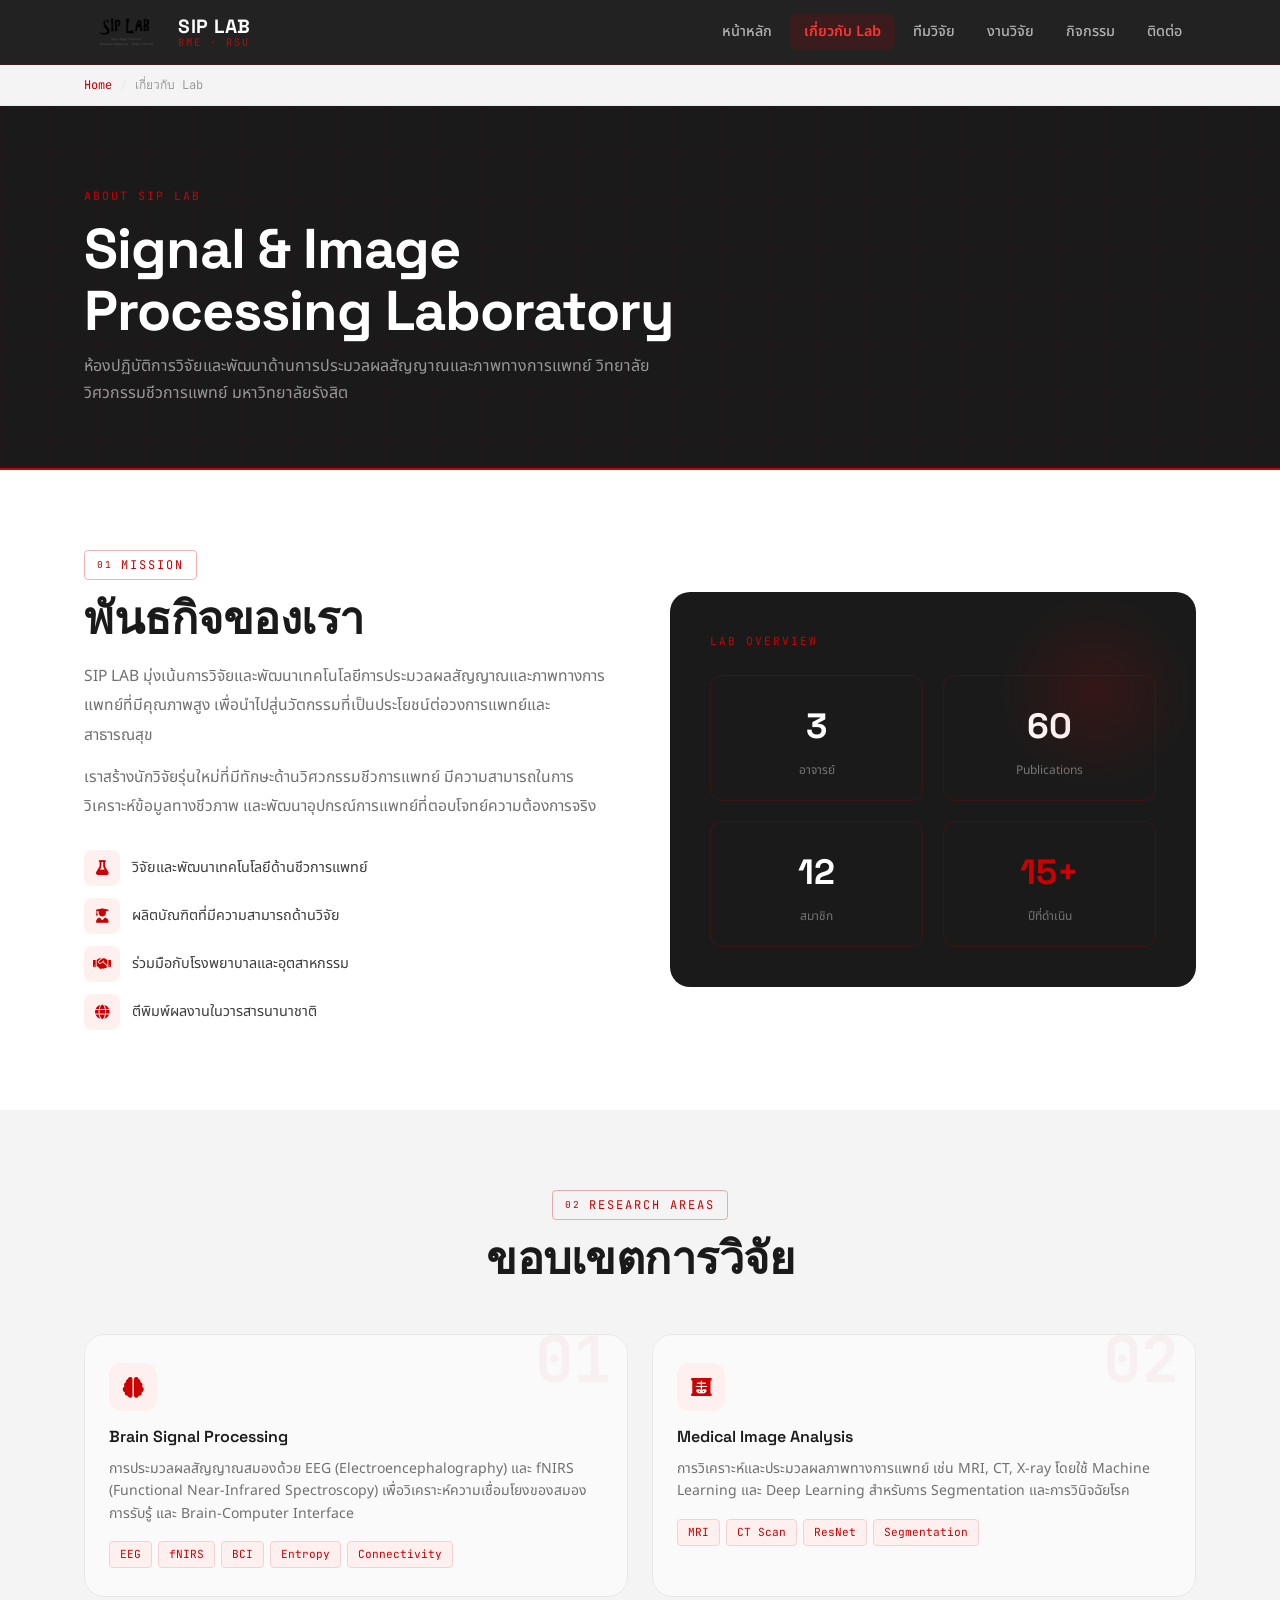
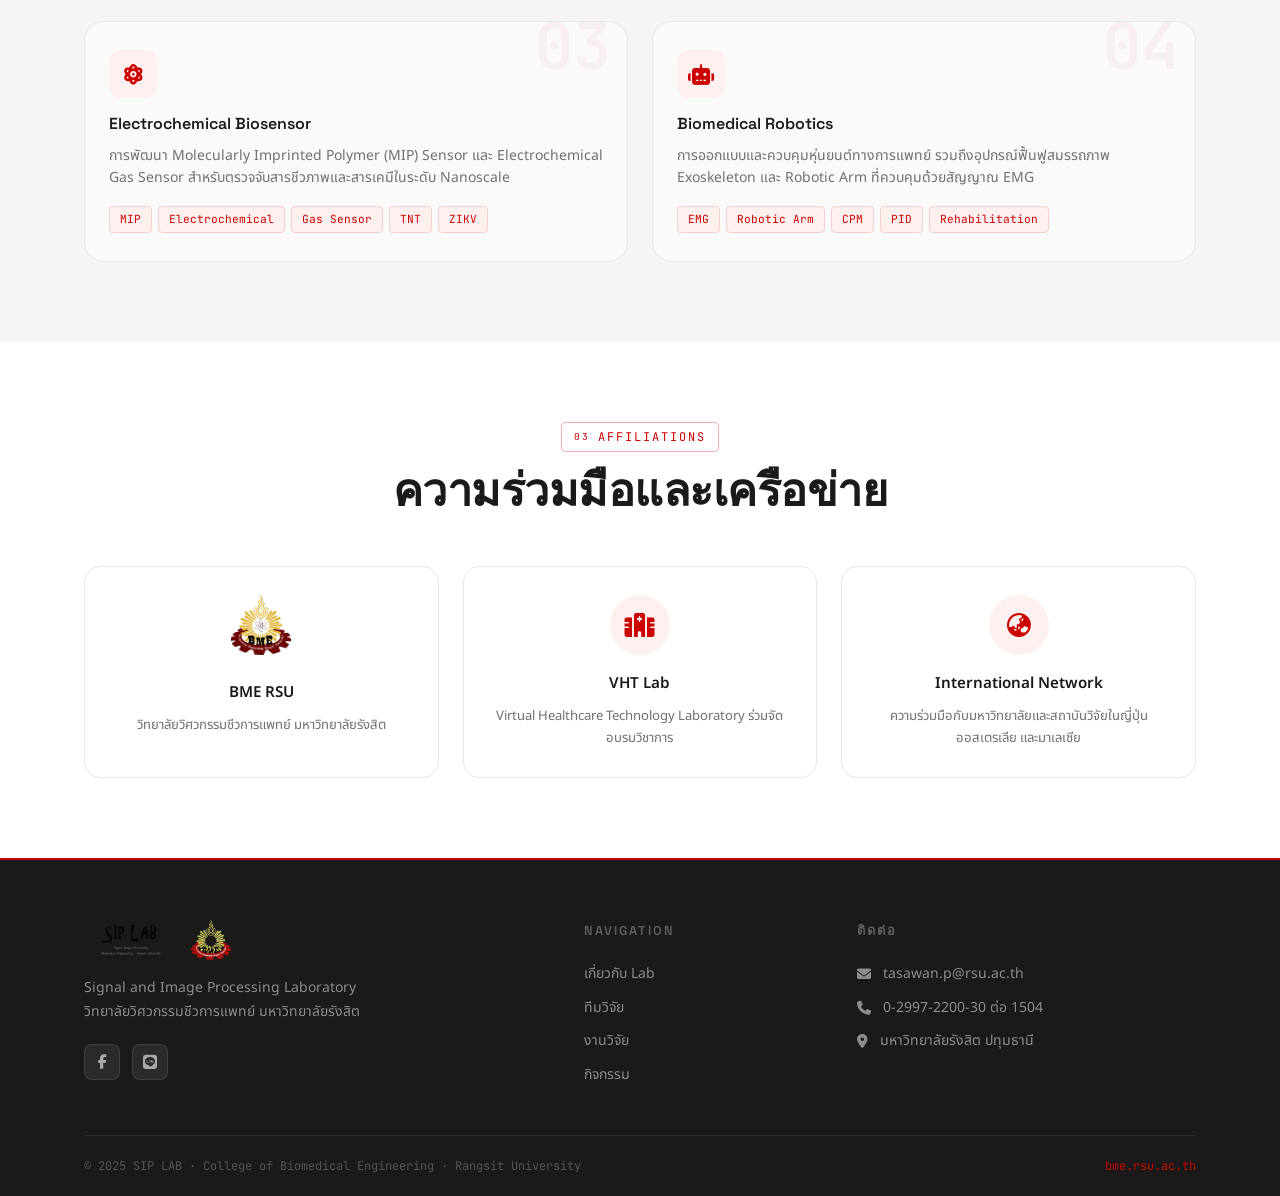
==== about.html @ 8b824644 "Initial SIPLAB website" ====
<!DOCTYPE html>
<html lang="th">
<head>
  <meta charset="utf-8">
  <title>เกี่ยวกับ Lab — SIP LAB BME RSU</title>
  <meta name="viewport" content="width=device-width, initial-scale=1.0">
  <link rel="preconnect" href="https://fonts.googleapis.com">
  <link rel="preconnect" href="https://fonts.gstatic.com" crossorigin>
  <link href="https://fonts.googleapis.com/css2?family=Space+Grotesk:wght@300;400;500;600;700&family=Noto+Sans+Thai:wght@300;400;500;600;700&family=JetBrains+Mono:wght@400;500&display=swap" rel="stylesheet">
  <link rel="stylesheet" href="https://cdnjs.cloudflare.com/ajax/libs/font-awesome/6.5.0/css/all.min.css">
  <link rel="stylesheet" href="css/style.css">
</head>
<body>

<nav class="siplab-nav" id="mainNav">
  <div class="nav-inner">
    <a href="index.html" class="nav-brand">
      <img src="img/siplab_logo.png" alt="SIPLAB" onerror="this.style.display='none'">
      <div class="brand-text">
        <span class="brand-main">SIP LAB</span>
        <span class="brand-sub">BME · RSU</span>
      </div>
    </a>
    <button class="hamburger" id="hamburger"><span></span><span></span><span></span></button>
    <div class="nav-links" id="navLinks">
      <a href="index.html">หน้าหลัก</a>
      <a href="about.html" class="active">เกี่ยวกับ Lab</a>
      <a href="team.html">ทีมวิจัย</a>
      <a href="research.html">งานวิจัย</a>
      <a href="activities.html">กิจกรรม</a>
      <a href="contact.html">ติดต่อ</a>
    </div>
  </div>
</nav>

<div class="breadcrumb-bar">
  <div class="container">
    <a href="index.html">Home</a>
    <span class="sep">/</span>
    <span>เกี่ยวกับ Lab</span>
  </div>
</div>

<section class="page-header">
  <div class="page-header-bg"></div>
  <div class="container page-header-content">
    <span class="page-header-tag">About SIP LAB</span>
    <h1>Signal & Image<br>Processing Laboratory</h1>
    <p>ห้องปฏิบัติการวิจัยและพัฒนาด้านการประมวลผลสัญญาณและภาพทางการแพทย์ วิทยาลัยวิศวกรรมชีวการแพทย์ มหาวิทยาลัยรังสิต</p>
  </div>
</section>

<!-- MISSION -->
<section class="section" style="background:var(--white)">
  <div class="container">
    <div style="display:grid;grid-template-columns:1fr 1fr;gap:60px;align-items:center">
      <div class="fade-up">
        <div class="section-tag"><span class="mono">01</span> Mission</div>
        <h2 class="section-title" style="text-align:left">พันธกิจของเรา</h2>
        <p style="color:var(--gray-7);line-height:1.9;margin-top:16px;font-size:.975rem">
          SIP LAB มุ่งเน้นการวิจัยและพัฒนาเทคโนโลยีการประมวลผลสัญญาณและภาพทางการแพทย์ที่มีคุณภาพสูง เพื่อนำไปสู่นวัตกรรมที่เป็นประโยชน์ต่อวงการแพทย์และสาธารณสุข
        </p>
        <p style="color:var(--gray-7);line-height:1.9;margin-top:12px;font-size:.975rem">
          เราสร้างนักวิจัยรุ่นใหม่ที่มีทักษะด้านวิศวกรรมชีวการแพทย์ มีความสามารถในการวิเคราะห์ข้อมูลทางชีวภาพ และพัฒนาอุปกรณ์การแพทย์ที่ตอบโจทย์ความต้องการจริง
        </p>
        <div style="margin-top:28px;display:flex;flex-direction:column;gap:12px">
          <div style="display:flex;align-items:center;gap:12px">
            <div style="width:36px;height:36px;background:var(--red-pale);border-radius:8px;display:flex;align-items:center;justify-content:center;flex-shrink:0">
              <i class="fas fa-flask" style="color:var(--red);font-size:.9rem"></i>
            </div>
            <span style="font-size:.9rem;color:var(--dark-soft)">วิจัยและพัฒนาเทคโนโลยีด้านชีวการแพทย์</span>
          </div>
          <div style="display:flex;align-items:center;gap:12px">
            <div style="width:36px;height:36px;background:var(--red-pale);border-radius:8px;display:flex;align-items:center;justify-content:center;flex-shrink:0">
              <i class="fas fa-user-graduate" style="color:var(--red);font-size:.9rem"></i>
            </div>
            <span style="font-size:.9rem;color:var(--dark-soft)">ผลิตบัณฑิตที่มีความสามารถด้านวิจัย</span>
          </div>
          <div style="display:flex;align-items:center;gap:12px">
            <div style="width:36px;height:36px;background:var(--red-pale);border-radius:8px;display:flex;align-items:center;justify-content:center;flex-shrink:0">
              <i class="fas fa-handshake" style="color:var(--red);font-size:.9rem"></i>
            </div>
            <span style="font-size:.9rem;color:var(--dark-soft)">ร่วมมือกับโรงพยาบาลและอุตสาหกรรม</span>
          </div>
          <div style="display:flex;align-items:center;gap:12px">
            <div style="width:36px;height:36px;background:var(--red-pale);border-radius:8px;display:flex;align-items:center;justify-content:center;flex-shrink:0">
              <i class="fas fa-globe" style="color:var(--red);font-size:.9rem"></i>
            </div>
            <span style="font-size:.9rem;color:var(--dark-soft)">ตีพิมพ์ผลงานในวารสารนานาชาติ</span>
          </div>
        </div>
      </div>
      <div class="fade-up" style="background:var(--dark);border-radius:20px;padding:40px;position:relative;overflow:hidden">
        <div style="position:absolute;top:0;right:0;width:200px;height:200px;background:radial-gradient(circle,rgba(204,0,0,.15),transparent 70%);pointer-events:none"></div>
        <div style="font-family:var(--font-mono);font-size:.7rem;color:var(--red);letter-spacing:2px;margin-bottom:24px">LAB OVERVIEW</div>
        <div style="display:grid;grid-template-columns:1fr 1fr;gap:20px">
          <div style="border:1px solid rgba(204,0,0,.2);border-radius:12px;padding:20px;text-align:center">
            <div style="font-family:var(--font-en);font-size:2.2rem;font-weight:700;color:var(--white)" data-target="3">0</div>
            <div style="font-size:.75rem;color:rgba(255,255,255,.4);margin-top:4px">อาจารย์</div>
          </div>
          <div style="border:1px solid rgba(204,0,0,.2);border-radius:12px;padding:20px;text-align:center">
            <div style="font-family:var(--font-en);font-size:2.2rem;font-weight:700;color:var(--white)" data-target="60">0</div>
            <div style="font-size:.75rem;color:rgba(255,255,255,.4);margin-top:4px">Publications</div>
          </div>
          <div style="border:1px solid rgba(204,0,0,.2);border-radius:12px;padding:20px;text-align:center">
            <div style="font-family:var(--font-en);font-size:2.2rem;font-weight:700;color:var(--white)" data-target="12">0</div>
            <div style="font-size:.75rem;color:rgba(255,255,255,.4);margin-top:4px">สมาชิก</div>
          </div>
          <div style="border:1px solid rgba(204,0,0,.2);border-radius:12px;padding:20px;text-align:center">
            <div style="font-family:var(--font-en);font-size:2.2rem;font-weight:700;color:var(--red)">15+</div>
            <div style="font-size:.75rem;color:rgba(255,255,255,.4);margin-top:4px">ปีที่ดำเนิน</div>
          </div>
        </div>
      </div>
    </div>
  </div>
</section>

<!-- RESEARCH AREAS -->
<section class="section" style="background:var(--gray-1)">
  <div class="container">
    <div class="section-header fade-up">
      <div class="section-tag"><span class="mono">02</span> Research Areas</div>
      <h2 class="section-title">ขอบเขตการวิจัย</h2>
    </div>
    <div style="display:grid;grid-template-columns:repeat(2,1fr);gap:24px">
      <div class="focus-card fade-up" data-num="01">
        <div class="focus-icon"><i class="fas fa-brain"></i></div>
        <h3>Brain Signal Processing</h3>
        <p>การประมวลผลสัญญาณสมองด้วย EEG (Electroencephalography) และ fNIRS (Functional Near-Infrared Spectroscopy) เพื่อวิเคราะห์ความเชื่อมโยงของสมอง การรับรู้ และ Brain-Computer Interface</p>
        <div class="focus-tags"><span>EEG</span><span>fNIRS</span><span>BCI</span><span>Entropy</span><span>Connectivity</span></div>
      </div>
      <div class="focus-card fade-up" data-num="02">
        <div class="focus-icon"><i class="fas fa-x-ray"></i></div>
        <h3>Medical Image Analysis</h3>
        <p>การวิเคราะห์และประมวลผลภาพทางการแพทย์ เช่น MRI, CT, X-ray โดยใช้ Machine Learning และ Deep Learning สำหรับการ Segmentation และการวินิจฉัยโรค</p>
        <div class="focus-tags"><span>MRI</span><span>CT Scan</span><span>ResNet</span><span>Segmentation</span></div>
      </div>
      <div class="focus-card fade-up" data-num="03">
        <div class="focus-icon"><i class="fas fa-atom"></i></div>
        <h3>Electrochemical Biosensor</h3>
        <p>การพัฒนา Molecularly Imprinted Polymer (MIP) Sensor และ Electrochemical Gas Sensor สำหรับตรวจจับสารชีวภาพและสารเคมีในระดับ Nanoscale</p>
        <div class="focus-tags"><span>MIP</span><span>Electrochemical</span><span>Gas Sensor</span><span>TNT</span><span>ZIKV</span></div>
      </div>
      <div class="focus-card fade-up" data-num="04">
        <div class="focus-icon"><i class="fas fa-robot"></i></div>
        <h3>Biomedical Robotics</h3>
        <p>การออกแบบและควบคุมหุ่นยนต์ทางการแพทย์ รวมถึงอุปกรณ์ฟื้นฟูสมรรถภาพ Exoskeleton และ Robotic Arm ที่ควบคุมด้วยสัญญาณ EMG</p>
        <div class="focus-tags"><span>EMG</span><span>Robotic Arm</span><span>CPM</span><span>PID</span><span>Rehabilitation</span></div>
      </div>
    </div>
  </div>
</section>

<!-- COLLABORATIONS -->
<section class="section" style="background:var(--white)">
  <div class="container">
    <div class="section-header fade-up">
      <div class="section-tag"><span class="mono">03</span> Affiliations</div>
      <h2 class="section-title">ความร่วมมือและเครือข่าย</h2>
    </div>
    <div style="display:grid;grid-template-columns:repeat(3,1fr);gap:24px">
      <div style="border:1px solid var(--gray-2);border-radius:16px;padding:28px;text-align:center;transition:var(--transition)" class="fade-up" onmouseover="this.style.borderColor='var(--red)'" onmouseout="this.style.borderColor='var(--gray-2)'">
        <img src="img/bme_logo.png" alt="BME RSU" style="height:60px;object-fit:contain;margin-bottom:16px" onerror="this.style.display='none'">
        <h4 style="font-size:.95rem;font-weight:600;margin-bottom:8px">BME RSU</h4>
        <p style="font-size:.82rem;color:var(--gray-7)">วิทยาลัยวิศวกรรมชีวการแพทย์ มหาวิทยาลัยรังสิต</p>
      </div>
      <div style="border:1px solid var(--gray-2);border-radius:16px;padding:28px;text-align:center;transition:var(--transition)" class="fade-up" onmouseover="this.style.borderColor='var(--red)'" onmouseout="this.style.borderColor='var(--gray-2)'">
        <div style="width:60px;height:60px;background:var(--red-pale);border-radius:50%;display:flex;align-items:center;justify-content:center;margin:0 auto 16px">
          <i class="fas fa-hospital" style="font-size:1.5rem;color:var(--red)"></i>
        </div>
        <h4 style="font-size:.95rem;font-weight:600;margin-bottom:8px">VHT Lab</h4>
        <p style="font-size:.82rem;color:var(--gray-7)">Virtual Healthcare Technology Laboratory ร่วมจัดอบรมวิชาการ</p>
      </div>
      <div style="border:1px solid var(--gray-2);border-radius:16px;padding:28px;text-align:center;transition:var(--transition)" class="fade-up" onmouseover="this.style.borderColor='var(--red)'" onmouseout="this.style.borderColor='var(--gray-2)'">
        <div style="width:60px;height:60px;background:var(--red-pale);border-radius:50%;display:flex;align-items:center;justify-content:center;margin:0 auto 16px">
          <i class="fas fa-globe-asia" style="font-size:1.5rem;color:var(--red)"></i>
        </div>
        <h4 style="font-size:.95rem;font-weight:600;margin-bottom:8px">International Network</h4>
        <p style="font-size:.82rem;color:var(--gray-7)">ความร่วมมือกับมหาวิทยาลัยและสถาบันวิจัยในญี่ปุ่น ออสเตรเลีย และมาเลเซีย</p>
      </div>
    </div>
  </div>
</section>

<footer class="siplab-footer">
  <div class="container">
    <div class="footer-grid">
      <div class="footer-brand-col">
        <div class="footer-logo-row">
          <img src="img/siplab_logo.png" alt="SIPLAB" onerror="this.style.display='none'">
          <img src="img/bme_logo.png" alt="BME RSU" onerror="this.style.display='none'">
        </div>
        <p class="footer-desc">Signal and Image Processing Laboratory<br>วิทยาลัยวิศวกรรมชีวการแพทย์ มหาวิทยาลัยรังสิต</p>
        <div class="footer-social">
          <a href="#"><i class="fab fa-facebook-f"></i></a>
          <a href="#"><i class="fab fa-line"></i></a>
        </div>
      </div>
      <div>
        <h5>Navigation</h5>
        <ul>
          <li><a href="about.html">เกี่ยวกับ Lab</a></li>
          <li><a href="team.html">ทีมวิจัย</a></li>
          <li><a href="research.html">งานวิจัย</a></li>
          <li><a href="activities.html">กิจกรรม</a></li>
        </ul>
      </div>
      <div>
        <h5>ติดต่อ</h5>
        <ul>
          <li><i class="fas fa-envelope me-2"></i>tasawan.p@rsu.ac.th</li>
          <li><i class="fas fa-phone me-2"></i>0-2997-2200-30 ต่อ 1504</li>
          <li><i class="fas fa-map-marker-alt me-2"></i>มหาวิทยาลัยรังสิต ปทุมธานี</li>
        </ul>
      </div>
    </div>
    <div class="footer-bottom">
      <p>© 2025 SIP LAB · College of Biomedical Engineering · Rangsit University</p>
      <a href="https://bme.rsu.ac.th" target="_blank">bme.rsu.ac.th</a>
    </div>
  </div>
</footer>

<button class="back-to-top" id="backToTop"><i class="fas fa-arrow-up"></i></button>
<script src="js/main.js"></script>
</body>
</html>
---- css/style.css ----
/* ═══════════════════════════════════════
   SIPLAB BME RSU — Main Stylesheet
   Theme: Research Red #cc0000 + White + Dark
   ═══════════════════════════════════════ */

:root {
  --red:        #cc0000;
  --red-dark:   #a30000;
  --red-light:  #ff3333;
  --red-pale:   #fff0f0;
  --red-mid:    #f5d0d0;
  --dark:       #1a1a1a;
  --dark-mid:   #2d2d2d;
  --dark-soft:  #3d3d3d;
  --gray-7:     #707070;
  --gray-5:     #999999;
  --gray-2:     #e8e8e8;
  --gray-1:     #f4f4f4;
  --white:      #ffffff;
  --cream:      #fafafa;
  --font-en:    'Space Grotesk', sans-serif;
  --font-th:    'Noto Sans Thai', sans-serif;
  --font-mono:  'JetBrains Mono', monospace;
  --shadow-sm:  0 2px 8px rgba(0,0,0,.06);
  --shadow-md:  0 6px 24px rgba(0,0,0,.1);
  --shadow-lg:  0 16px 48px rgba(0,0,0,.12);
  --radius:     12px;
  --radius-lg:  20px;
  --transition: .3s cubic-bezier(.4,0,.2,1);
}

*, *::before, *::after { box-sizing: border-box; margin: 0; padding: 0; }

html { scroll-behavior: smooth; }

body {
  font-family: var(--font-th);
  background: var(--cream);
  color: var(--dark);
  overflow-x: hidden;
  line-height: 1.7;
}

.container {
  max-width: 1160px;
  margin: 0 auto;
  padding: 0 24px;
}

.mono { font-family: var(--font-mono); font-size: .8em; }
.me-2 { margin-right: .5rem; }
.ms-2 { margin-left: .5rem; }
.mt-4 { margin-top: 2rem; }
.text-center { text-align: center; }

/* ─── SCROLLBAR ─── */
::-webkit-scrollbar { width: 5px; }
::-webkit-scrollbar-track { background: var(--gray-1); }
::-webkit-scrollbar-thumb { background: var(--red); border-radius: 4px; }

/* ─── NAVBAR ─── */
.siplab-nav {
  position: sticky;
  top: 0;
  z-index: 1000;
  background: rgba(26,26,26,.96);
  backdrop-filter: blur(16px);
  border-bottom: 1px solid rgba(204,0,0,.2);
}

.nav-inner {
  max-width: 1160px;
  margin: 0 auto;
  padding: 0 24px;
  height: 64px;
  display: flex;
  align-items: center;
  justify-content: space-between;
  gap: 24px;
}

.nav-brand {
  display: flex;
  align-items: center;
  gap: 12px;
  text-decoration: none;
  flex-shrink: 0;
}

.nav-brand img {
  height: 36px;
  width: auto;
  object-fit: contain;
}

.brand-text {
  display: flex;
  flex-direction: column;
  line-height: 1.1;
}

.brand-main {
  font-family: var(--font-en);
  font-size: 1.2rem;
  font-weight: 700;
  color: var(--white);
  letter-spacing: .5px;
}

.brand-sub {
  font-family: var(--font-mono);
  font-size: .65rem;
  color: var(--red);
  letter-spacing: 2px;
}

.nav-links {
  display: flex;
  align-items: center;
  gap: 4px;
}

.nav-links a {
  font-family: var(--font-th);
  font-size: .9rem;
  font-weight: 500;
  color: rgba(255,255,255,.65);
  text-decoration: none;
  padding: 6px 14px;
  border-radius: 8px;
  transition: var(--transition);
  white-space: nowrap;
}

.nav-links a:hover, .nav-links a.active {
  background: rgba(204,0,0,.15);
  color: #ff6666;
}

.nav-links a.active {
  color: var(--red-light);
  font-weight: 600;
}

.hamburger {
  display: none;
  flex-direction: column;
  gap: 5px;
  background: none;
  border: none;
  cursor: pointer;
  padding: 4px;
}

.hamburger span {
  display: block;
  width: 24px;
  height: 2px;
  background: var(--white);
  border-radius: 2px;
  transition: var(--transition);
}

/* ─── HERO ─── */
.hero {
  min-height: 90vh;
  background: var(--dark);
  position: relative;
  overflow: hidden;
  display: flex;
  align-items: center;
  padding: 80px 0 60px;
}

.hero-bg-grid {
  position: absolute;
  inset: 0;
  background-image:
    linear-gradient(rgba(204,0,0,.05) 1px, transparent 1px),
    linear-gradient(90deg, rgba(204,0,0,.05) 1px, transparent 1px);
  background-size: 48px 48px;
  pointer-events: none;
}

.hero-accent-line {
  position: absolute;
  left: 0; top: 0; bottom: 0;
  width: 4px;
  background: linear-gradient(180deg, transparent, var(--red) 30%, var(--red) 70%, transparent);
}

.hero .container {
  display: grid;
  grid-template-columns: 1fr 1fr;
  align-items: center;
  gap: 60px;
  position: relative;
  z-index: 1;
}

.hero-badge {
  display: inline-flex;
  align-items: center;
  gap: 8px;
  background: rgba(204,0,0,.12);
  border: 1px solid rgba(204,0,0,.3);
  color: #ff8080;
  font-family: var(--font-mono);
  font-size: .75rem;
  letter-spacing: 1.5px;
  text-transform: uppercase;
  padding: 6px 14px;
  border-radius: 4px;
  margin-bottom: 28px;
}

.badge-dot {
  width: 7px;
  height: 7px;
  background: var(--red);
  border-radius: 50%;
  animation: blink 2s ease-in-out infinite;
}

@keyframes blink {
  0%,100% { opacity: 1; transform: scale(1); }
  50% { opacity: .4; transform: scale(.7); }
}

.hero-title {
  display: flex;
  flex-direction: column;
  line-height: .9;
  margin-bottom: 24px;
}

.title-line-1 {
  font-family: var(--font-en);
  font-size: clamp(4rem, 9vw, 7rem);
  font-weight: 700;
  color: var(--white);
  letter-spacing: -2px;
}

.title-line-2 {
  font-family: var(--font-en);
  font-size: clamp(4rem, 9vw, 7rem);
  font-weight: 700;
  color: var(--red);
  letter-spacing: -2px;
  margin-top: -8px;
}

.title-line-3 {
  font-family: var(--font-mono);
  font-size: clamp(.8rem, 2vw, 1.1rem);
  color: var(--gray-5);
  letter-spacing: 6px;
  margin-top: 8px;
}

.hero-desc {
  font-family: var(--font-th);
  color: rgba(255,255,255,.6);
  font-size: 1rem;
  line-height: 1.8;
  margin-bottom: 36px;
}

.hero-cta-row {
  display: flex;
  gap: 16px;
  align-items: center;
  flex-wrap: wrap;
}

/* ─── BUTTONS ─── */
.btn-primary {
  display: inline-flex;
  align-items: center;
  background: var(--red);
  color: var(--white);
  font-family: var(--font-th);
  font-weight: 600;
  font-size: .95rem;
  padding: 12px 28px;
  border-radius: 8px;
  text-decoration: none;
  transition: var(--transition);
  border: 2px solid var(--red);
}

.btn-primary:hover {
  background: var(--red-dark);
  border-color: var(--red-dark);
  transform: translateY(-2px);
  box-shadow: 0 8px 24px rgba(204,0,0,.3);
}

.btn-ghost {
  display: inline-flex;
  align-items: center;
  background: transparent;
  color: rgba(255,255,255,.7);
  font-family: var(--font-th);
  font-weight: 500;
  font-size: .95rem;
  padding: 12px 28px;
  border-radius: 8px;
  text-decoration: none;
  transition: var(--transition);
  border: 2px solid rgba(255,255,255,.2);
}

.btn-ghost:hover {
  background: rgba(255,255,255,.07);
  color: var(--white);
  border-color: rgba(255,255,255,.4);
}

.btn-outline {
  display: inline-flex;
  align-items: center;
  background: transparent;
  color: var(--red);
  font-family: var(--font-th);
  font-weight: 600;
  font-size: .95rem;
  padding: 11px 28px;
  border-radius: 8px;
  text-decoration: none;
  transition: var(--transition);
  border: 2px solid var(--red);
}

.btn-outline:hover {
  background: var(--red);
  color: var(--white);
  transform: translateY(-2px);
}

.btn-ghost-white {
  display: inline-flex;
  align-items: center;
  background: transparent;
  color: var(--white);
  font-family: var(--font-th);
  font-weight: 500;
  font-size: .95rem;
  padding: 11px 28px;
  border-radius: 8px;
  text-decoration: none;
  transition: var(--transition);
  border: 2px solid rgba(255,255,255,.4);
}

.btn-ghost-white:hover {
  background: rgba(255,255,255,.1);
  border-color: var(--white);
}

/* ─── HERO VISUAL ─── */
.hero-visual {
  position: relative;
  display: flex;
  flex-direction: column;
  align-items: center;
  gap: 24px;
}

.signal-wave svg {
  width: 100%;
  height: auto;
  overflow: visible;
}

.wave-line {
  fill: none;
  stroke-width: 2;
  stroke-linecap: round;
  stroke-linejoin: round;
}

.wave-1 {
  stroke: var(--red);
  stroke-dasharray: 1000;
  stroke-dashoffset: 1000;
  animation: drawLine 3s ease forwards 0.5s;
}

.wave-2 {
  stroke: rgba(204,0,0,.35);
  stroke-dasharray: 1000;
  stroke-dashoffset: 1000;
  animation: drawLine 3s ease forwards 1s;
}

@keyframes drawLine {
  to { stroke-dashoffset: 0; }
}

.hero-stats-float {
  display: flex;
  gap: 16px;
}

.stat-chip {
  background: rgba(204,0,0,.1);
  border: 1px solid rgba(204,0,0,.25);
  border-radius: var(--radius);
  padding: 16px 20px;
  text-align: center;
  min-width: 90px;
}

.stat-chip .stat-num {
  display: block;
  font-family: var(--font-en);
  font-size: 1.8rem;
  font-weight: 700;
  color: var(--white);
  line-height: 1;
}

.stat-chip .stat-lbl {
  font-family: var(--font-mono);
  font-size: .65rem;
  color: var(--gray-5);
  letter-spacing: 1px;
  margin-top: 4px;
  display: block;
}

.hero-logo-area {
  margin-top: 8px;
}

.hero-siplab-logo {
  height: 60px;
  width: auto;
  object-fit: contain;
  opacity: .5;
  filter: brightness(2);
}

/* ─── ABOUT STRIP ─── */
.about-strip {
  background: var(--red);
  padding: 16px 0;
}

.strip-inner {
  display: flex;
  align-items: center;
  gap: 20px;
  flex-wrap: wrap;
}

.strip-bme-logo {
  height: 40px;
  width: auto;
  object-fit: contain;
  filter: brightness(0) invert(1);
  opacity: .85;
}

.strip-inner p {
  color: rgba(255,255,255,.9);
  font-size: .9rem;
  flex: 1;
  min-width: 240px;
}

.strip-inner strong { color: var(--white); }

.strip-link {
  color: var(--white);
  font-family: var(--font-mono);
  font-size: .82rem;
  text-decoration: none;
  background: rgba(255,255,255,.15);
  padding: 6px 14px;
  border-radius: 4px;
  white-space: nowrap;
  transition: var(--transition);
}

.strip-link:hover { background: rgba(255,255,255,.25); }

/* ─── SECTIONS ─── */
.section {
  padding: 80px 0;
}

.section-header {
  margin-bottom: 48px;
  text-align: center;
}

.section-tag {
  display: inline-flex;
  align-items: center;
  gap: 8px;
  font-family: var(--font-mono);
  font-size: .75rem;
  color: var(--red);
  letter-spacing: 2px;
  text-transform: uppercase;
  margin-bottom: 12px;
  padding: 4px 12px;
  border: 1px solid rgba(204,0,0,.3);
  border-radius: 4px;
}

.section-title {
  font-family: var(--font-en);
  font-size: clamp(1.8rem, 4vw, 2.8rem);
  font-weight: 700;
  color: var(--dark);
  letter-spacing: -0.5px;
  line-height: 1.2;
}

.section-sub {
  color: var(--gray-7);
  font-size: 1rem;
  margin-top: 8px;
}

/* ─── FOCUS CARDS ─── */
.focus-section {
  background: var(--white);
}

.focus-grid {
  display: grid;
  grid-template-columns: repeat(4, 1fr);
  gap: 20px;
}

.focus-card {
  position: relative;
  background: var(--cream);
  border: 1px solid var(--gray-2);
  border-radius: var(--radius-lg);
  padding: 28px 24px;
  transition: var(--transition);
  overflow: hidden;
}

.focus-card::before {
  content: attr(data-num);
  position: absolute;
  top: -8px;
  right: 16px;
  font-family: var(--font-mono);
  font-size: 4rem;
  font-weight: 700;
  color: rgba(204,0,0,.04);
  line-height: 1;
  pointer-events: none;
}

.focus-card:hover {
  border-color: var(--red);
  transform: translateY(-4px);
  box-shadow: 0 12px 36px rgba(204,0,0,.1);
}

.focus-icon {
  width: 48px;
  height: 48px;
  background: var(--red-pale);
  border-radius: 12px;
  display: flex;
  align-items: center;
  justify-content: center;
  margin-bottom: 16px;
}

.focus-icon i {
  font-size: 1.3rem;
  color: var(--red);
}

.focus-card h3 {
  font-family: var(--font-en);
  font-size: 1rem;
  font-weight: 600;
  margin-bottom: 10px;
  color: var(--dark);
  line-height: 1.3;
}

.focus-card p {
  font-size: .875rem;
  color: var(--gray-7);
  line-height: 1.6;
  margin-bottom: 16px;
}

.focus-tags {
  display: flex;
  flex-wrap: wrap;
  gap: 6px;
}

.focus-tags span {
  font-family: var(--font-mono);
  font-size: .7rem;
  background: var(--red-pale);
  color: var(--red);
  padding: 3px 10px;
  border-radius: 4px;
  border: 1px solid var(--red-mid);
}

/* ─── STATS SECTION ─── */
.stats-section {
  background: var(--dark);
  padding: 64px 0;
  position: relative;
  overflow: hidden;
}

.stats-bg-pattern {
  position: absolute;
  inset: 0;
  background: repeating-linear-gradient(
    45deg,
    transparent,
    transparent 30px,
    rgba(204,0,0,.03) 30px,
    rgba(204,0,0,.03) 60px
  );
  pointer-events: none;
}

.stats-row {
  display: flex;
  align-items: center;
  justify-content: center;
  gap: 0;
  flex-wrap: wrap;
  position: relative;
  z-index: 1;
}

.stat-block {
  padding: 24px 60px;
  text-align: center;
}

.stat-number {
  font-family: var(--font-en);
  font-size: clamp(2.5rem, 5vw, 4rem);
  font-weight: 700;
  color: var(--white);
  line-height: 1;
  margin-bottom: 8px;
}

.stat-label {
  font-family: var(--font-th);
  font-size: .85rem;
  color: var(--gray-5);
  letter-spacing: .5px;
}

.stat-divider {
  width: 1px;
  height: 60px;
  background: rgba(255,255,255,.1);
}

/* ─── TEAM PREVIEW ─── */
.team-preview {
  background: var(--gray-1);
}

.advisor-row {
  display: grid;
  grid-template-columns: 1fr 1.15fr 1fr;
  gap: 24px;
}

.advisor-card {
  background: var(--white);
  border-radius: var(--radius-lg);
  overflow: hidden;
  border: 1px solid var(--gray-2);
  transition: var(--transition);
  display: flex;
  flex-direction: column;
}

.advisor-card:hover {
  transform: translateY(-4px);
  box-shadow: var(--shadow-lg);
  border-color: var(--red);
}

.advisor-card.featured {
  border-color: var(--red);
  box-shadow: 0 0 0 1px var(--red), var(--shadow-md);
  transform: translateY(-8px);
}

.advisor-img-wrap {
  position: relative;
  height: 220px;
  background: var(--gray-1);
  overflow: hidden;
}

.advisor-img-wrap img {
  width: 100%;
  height: 100%;
  object-fit: cover;
  object-position: top center;
  display: block;
}

.advisor-img-placeholder {
  position: absolute;
  inset: 0;
  display: flex;
  align-items: center;
  justify-content: center;
  background: linear-gradient(135deg, var(--gray-1), var(--red-pale));
  z-index: -1;
}

.advisor-img-placeholder i {
  font-size: 4rem;
  color: var(--red-mid);
}

.advisor-info {
  padding: 20px;
  flex: 1;
  display: flex;
  flex-direction: column;
}

.advisor-role {
  font-family: var(--font-mono);
  font-size: .7rem;
  letter-spacing: 1.5px;
  text-transform: uppercase;
  color: var(--red);
  margin-bottom: 6px;
}

.advisor-info h3 {
  font-family: var(--font-th);
  font-size: 1rem;
  font-weight: 600;
  color: var(--dark);
  line-height: 1.4;
  margin-bottom: 8px;
}

.advisor-info p {
  font-size: .82rem;
  color: var(--gray-7);
  margin-bottom: 16px;
  flex: 1;
}

.advisor-links {
  display: flex;
  gap: 10px;
  flex-wrap: wrap;
}

.advisor-links a {
  font-family: var(--font-mono);
  font-size: .72rem;
  color: var(--red);
  text-decoration: none;
  padding: 5px 12px;
  border: 1px solid rgba(204,0,0,.3);
  border-radius: 4px;
  transition: var(--transition);
  display: flex;
  align-items: center;
  gap: 6px;
}

.advisor-links a:hover {
  background: var(--red);
  color: var(--white);
  border-color: var(--red);
}

/* ─── PUBLICATIONS ─── */
.pub-section {
  background: var(--white);
}

.pub-list {
  display: flex;
  flex-direction: column;
  gap: 0;
  border: 1px solid var(--gray-2);
  border-radius: var(--radius-lg);
  overflow: hidden;
}

.pub-item {
  display: grid;
  grid-template-columns: 64px 1fr 80px;
  gap: 20px;
  align-items: start;
  padding: 24px;
  border-bottom: 1px solid var(--gray-2);
  transition: var(--transition);
}

.pub-item:last-child { border-bottom: none; }

.pub-item:hover {
  background: var(--red-pale);
}

.pub-year {
  font-family: var(--font-mono);
  font-size: .8rem;
  font-weight: 600;
  color: var(--red);
  padding-top: 4px;
  letter-spacing: 1px;
}

.pub-type {
  display: inline-block;
  font-family: var(--font-mono);
  font-size: .65rem;
  padding: 2px 8px;
  border-radius: 3px;
  margin-bottom: 6px;
  letter-spacing: 1px;
  text-transform: uppercase;
}

.pub-type.journal {
  background: #fff0f0;
  color: var(--red);
  border: 1px solid var(--red-mid);
}

.pub-type.conference {
  background: #f0f4ff;
  color: #3355cc;
  border: 1px solid #c0d0ff;
}

.pub-body h4 {
  font-family: var(--font-en);
  font-size: .95rem;
  font-weight: 600;
  color: var(--dark);
  line-height: 1.4;
  margin-bottom: 6px;
}

.pub-authors {
  font-size: .82rem;
  color: var(--gray-7);
  margin-bottom: 2px !important;
}

.pub-venue {
  font-family: var(--font-mono);
  font-size: .75rem;
  color: var(--gray-5);
  font-style: italic;
}

.pub-cite {
  text-align: right;
  padding-top: 4px;
  font-family: var(--font-mono);
  font-size: .9rem;
  font-weight: 600;
  color: var(--dark);
}

.pub-cite span {
  display: block;
  font-size: .65rem;
  color: var(--gray-5);
  font-weight: 400;
  letter-spacing: .5px;
}

/* ─── ACTIVITIES ─── */
.activities-prev-section {
  background: var(--gray-1);
}

.act-grid {
  display: grid;
  grid-template-columns: repeat(2, 1fr);
  grid-template-rows: auto auto;
  gap: 20px;
}

.act-card {
  background: var(--white);
  border: 1px solid var(--gray-2);
  border-radius: var(--radius-lg);
  padding: 28px;
  transition: var(--transition);
  position: relative;
}

.act-card:hover {
  border-color: var(--red);
  transform: translateY(-3px);
  box-shadow: var(--shadow-md);
}

.act-card.large {
  grid-row: span 2;
}

.act-icon {
  width: 44px;
  height: 44px;
  background: var(--red-pale);
  border-radius: 10px;
  display: flex;
  align-items: center;
  justify-content: center;
  margin-bottom: 14px;
}

.act-icon i {
  color: var(--red);
  font-size: 1.1rem;
}

.act-year {
  font-family: var(--font-mono);
  font-size: .7rem;
  color: var(--gray-5);
  letter-spacing: 1px;
  margin-bottom: 8px;
}

.act-card h3 {
  font-size: 1rem;
  font-weight: 600;
  color: var(--dark);
  margin-bottom: 10px;
  line-height: 1.4;
}

.act-card p {
  font-size: .875rem;
  color: var(--gray-7);
  line-height: 1.6;
  margin-bottom: 16px;
}

.act-tag {
  font-family: var(--font-mono);
  font-size: .7rem;
  background: var(--red-pale);
  color: var(--red);
  padding: 3px 10px;
  border-radius: 4px;
  border: 1px solid var(--red-mid);
  letter-spacing: 1px;
}

/* ─── CTA ─── */
.cta-section {
  background: var(--dark-mid);
  padding: 80px 0;
  position: relative;
  overflow: hidden;
}

.cta-pattern {
  position: absolute;
  inset: 0;
  background-image: radial-gradient(rgba(204,0,0,.08) 1px, transparent 1px);
  background-size: 24px 24px;
  pointer-events: none;
}

.cta-inner {
  position: relative;
  z-index: 1;
  text-align: center;
}

.cta-inner h2 {
  font-family: var(--font-en);
  font-size: clamp(1.8rem, 4vw, 2.8rem);
  font-weight: 700;
  color: var(--white);
  margin-bottom: 16px;
}

.cta-inner p {
  color: rgba(255,255,255,.6);
  font-size: 1rem;
  margin-bottom: 36px;
  max-width: 560px;
  margin-left: auto;
  margin-right: auto;
}

.cta-btns {
  display: flex;
  gap: 16px;
  justify-content: center;
  flex-wrap: wrap;
}

/* ─── FOOTER ─── */
.siplab-footer {
  background: var(--dark);
  padding: 60px 0 0;
  border-top: 2px solid var(--red);
}

.footer-grid {
  display: grid;
  grid-template-columns: 2fr 1fr 1.5fr;
  gap: 48px;
  padding-bottom: 48px;
}

.footer-logo-row {
  display: flex;
  gap: 16px;
  align-items: center;
  margin-bottom: 16px;
}

.footer-logo-row img {
  height: 40px;
  width: auto;
  object-fit: contain;
  opacity: .75;
  filter: brightness(2);
}

.footer-desc {
  font-size: .875rem;
  color: rgba(255,255,255,.5);
  line-height: 1.7;
  margin-bottom: 20px;
}

.footer-social {
  display: flex;
  gap: 12px;
}

.footer-social a {
  width: 36px;
  height: 36px;
  border-radius: 8px;
  background: rgba(255,255,255,.07);
  border: 1px solid rgba(255,255,255,.1);
  display: flex;
  align-items: center;
  justify-content: center;
  color: rgba(255,255,255,.6);
  text-decoration: none;
  transition: var(--transition);
  font-size: .9rem;
}

.footer-social a:hover {
  background: var(--red);
  border-color: var(--red);
  color: var(--white);
}

.siplab-footer h5 {
  font-family: var(--font-en);
  font-size: .8rem;
  font-weight: 600;
  color: rgba(255,255,255,.3);
  letter-spacing: 2px;
  text-transform: uppercase;
  margin-bottom: 20px;
}

.siplab-footer ul {
  list-style: none;
  display: flex;
  flex-direction: column;
  gap: 10px;
}

.siplab-footer ul li,
.siplab-footer ul a {
  font-size: .875rem;
  color: rgba(255,255,255,.5);
  text-decoration: none;
  transition: var(--transition);
  display: flex;
  align-items: center;
  gap: 4px;
}

.siplab-footer ul a:hover {
  color: var(--red-light);
}

.footer-bottom {
  border-top: 1px solid rgba(255,255,255,.07);
  padding: 20px 0;
  display: flex;
  justify-content: space-between;
  align-items: center;
  flex-wrap: wrap;
  gap: 12px;
}

.footer-bottom p {
  font-family: var(--font-mono);
  font-size: .75rem;
  color: rgba(255,255,255,.25);
}

.footer-bottom a {
  font-family: var(--font-mono);
  font-size: .75rem;
  color: var(--red);
  text-decoration: none;
}

/* ─── BACK TO TOP ─── */
.back-to-top {
  position: fixed;
  right: 24px;
  bottom: 24px;
  width: 44px;
  height: 44px;
  border-radius: 8px;
  background: var(--red);
  color: var(--white);
  border: none;
  display: flex;
  align-items: center;
  justify-content: center;
  cursor: pointer;
  opacity: 0;
  transform: translateY(16px);
  transition: var(--transition);
  box-shadow: 0 4px 16px rgba(204,0,0,.4);
  z-index: 99;
  text-decoration: none;
  font-size: .9rem;
}

.back-to-top.visible {
  opacity: 1;
  transform: translateY(0);
}

.back-to-top:hover {
  background: var(--red-dark);
  transform: translateY(-2px);
}

/* ─── PAGE HEADER (for sub pages) ─── */
.page-header {
  background: var(--dark);
  padding: 80px 0 60px;
  position: relative;
  overflow: hidden;
  border-bottom: 2px solid var(--red);
}

.page-header-bg {
  position: absolute;
  inset: 0;
  background-image:
    linear-gradient(rgba(204,0,0,.04) 1px, transparent 1px),
    linear-gradient(90deg, rgba(204,0,0,.04) 1px, transparent 1px);
  background-size: 48px 48px;
}

.page-header-content {
  position: relative;
  z-index: 1;
}

.page-header-tag {
  font-family: var(--font-mono);
  font-size: .72rem;
  color: var(--red);
  letter-spacing: 2px;
  text-transform: uppercase;
  margin-bottom: 12px;
  display: block;
}

.page-header h1 {
  font-family: var(--font-en);
  font-size: clamp(2rem, 5vw, 3.5rem);
  font-weight: 700;
  color: var(--white);
  line-height: 1.1;
  letter-spacing: -1px;
}

.page-header p {
  color: rgba(255,255,255,.55);
  font-size: 1rem;
  margin-top: 12px;
  max-width: 600px;
}

/* ─── PAGE BREADCRUMB ─── */
.breadcrumb-bar {
  background: var(--gray-1);
  border-bottom: 1px solid var(--gray-2);
  padding: 10px 0;
}

.breadcrumb-bar .container {
  display: flex;
  align-items: center;
  gap: 8px;
  font-family: var(--font-mono);
  font-size: .75rem;
  color: var(--gray-5);
}

.breadcrumb-bar a {
  color: var(--red);
  text-decoration: none;
}

.breadcrumb-bar a:hover { text-decoration: underline; }

.breadcrumb-bar .sep { color: var(--gray-2); }

/* ─── RESPONSIVE ─── */
@media (max-width: 1024px) {
  .focus-grid { grid-template-columns: repeat(2, 1fr); }
  .advisor-row { grid-template-columns: 1fr 1fr; }
  .advisor-card.featured { transform: none; }
  .footer-grid { grid-template-columns: 1fr 1fr; }
}

@media (max-width: 768px) {
  .hero .container { grid-template-columns: 1fr; gap: 40px; }
  .hero-visual { display: none; }
  .focus-grid { grid-template-columns: 1fr 1fr; }
  .advisor-row { grid-template-columns: 1fr; }
  .advisor-card.featured { transform: none; }
  .act-grid { grid-template-columns: 1fr; }
  .act-card.large { grid-row: span 1; }
  .stats-row { flex-direction: column; gap: 8px; }
  .stat-divider { display: none; }
  .stat-block { padding: 16px 40px; }
  .footer-grid { grid-template-columns: 1fr; gap: 28px; }
  .pub-item { grid-template-columns: 48px 1fr; }
  .pub-cite { display: none; }
  .nav-links {
    display: none;
    position: absolute;
    top: 64px;
    left: 0; right: 0;
    background: var(--dark-mid);
    border-top: 1px solid rgba(204,0,0,.2);
    flex-direction: column;
    padding: 12px;
    gap: 4px;
  }
  .nav-links.open { display: flex; }
  .nav-links a { border-radius: 8px; padding: 10px 16px; width: 100%; }
  .hamburger { display: flex; }
  .hero-stats-float { flex-wrap: wrap; gap: 10px; }
}

@media (max-width: 480px) {
  .focus-grid { grid-template-columns: 1fr; }
  .hero-title .title-line-1,
  .hero-title .title-line-2 { font-size: 3.5rem; }
  .strip-inner { flex-direction: column; align-items: flex-start; }
}

/* ─── FADE-IN ANIMATION ─── */
.fade-up {
  opacity: 0;
  transform: translateY(28px);
  transition: opacity .6s ease, transform .6s ease;
}
.fade-up.visible {
  opacity: 1;
  transform: translateY(0);
}
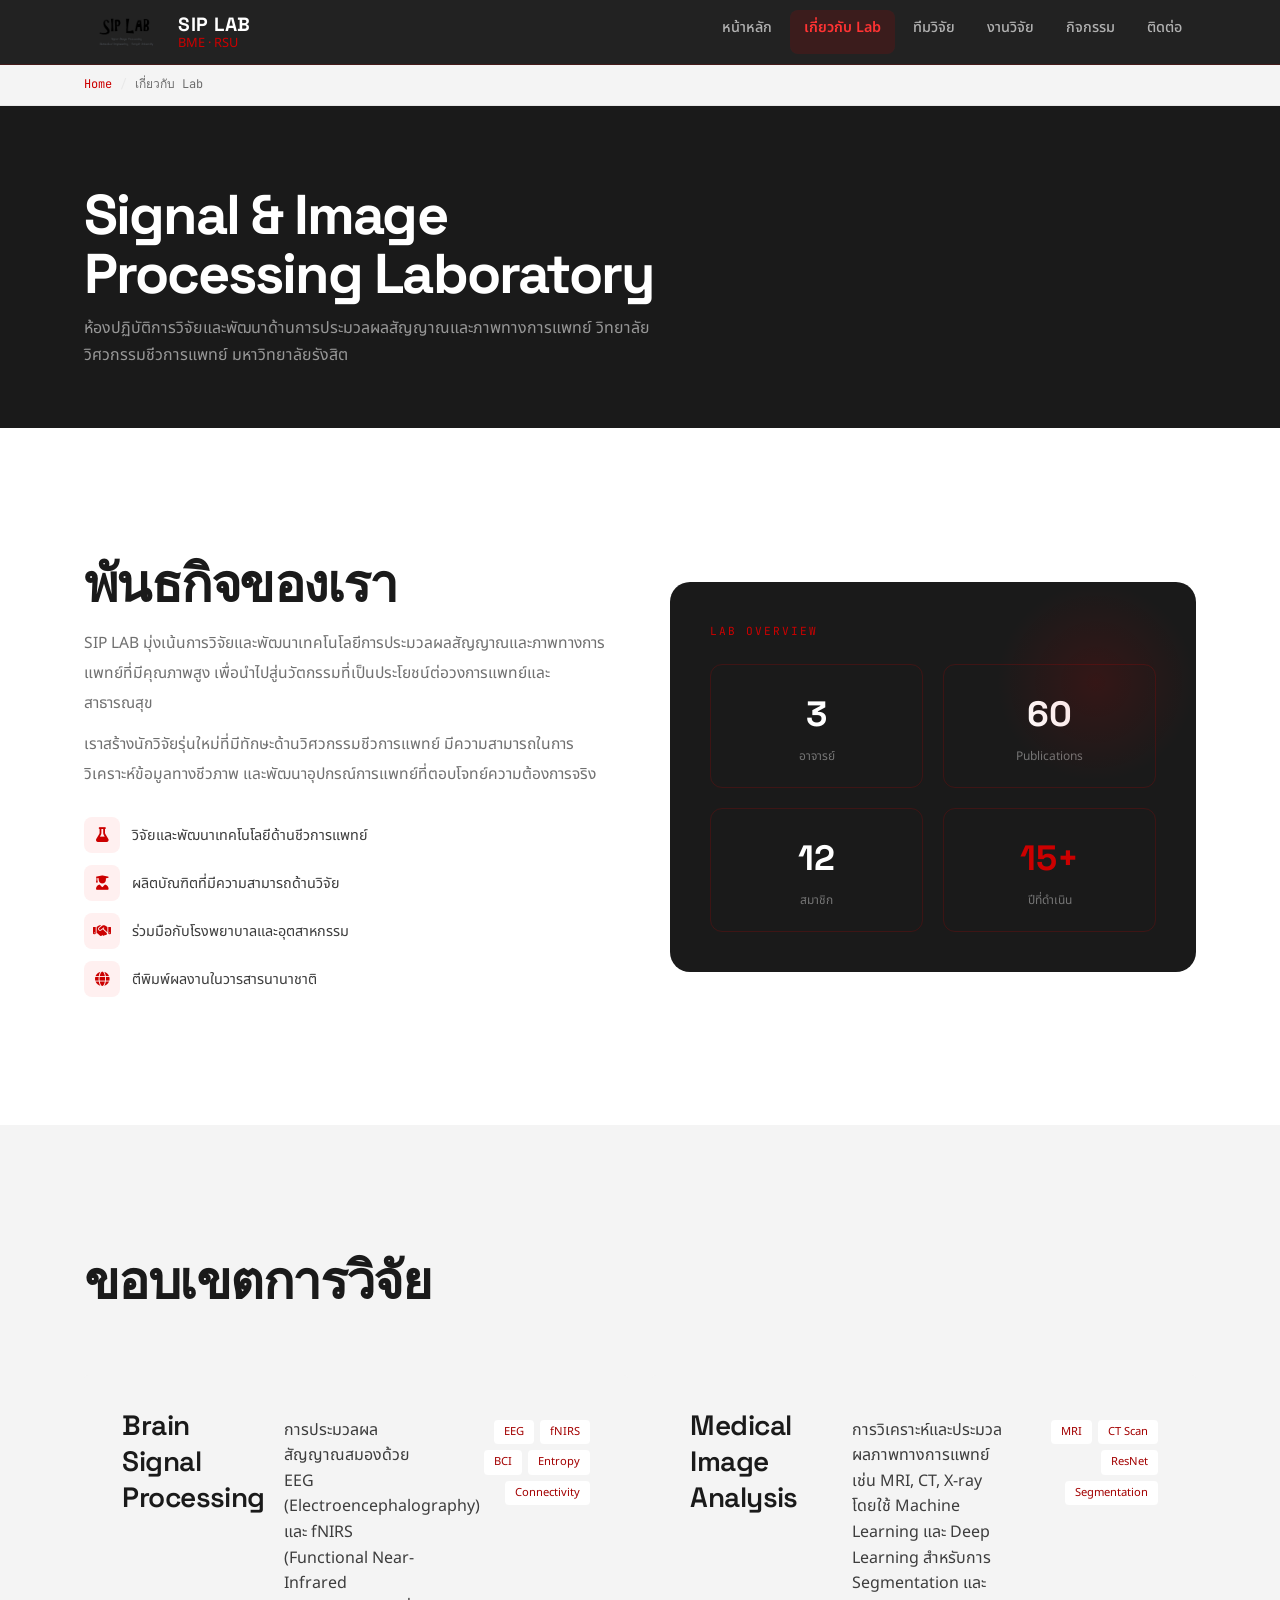
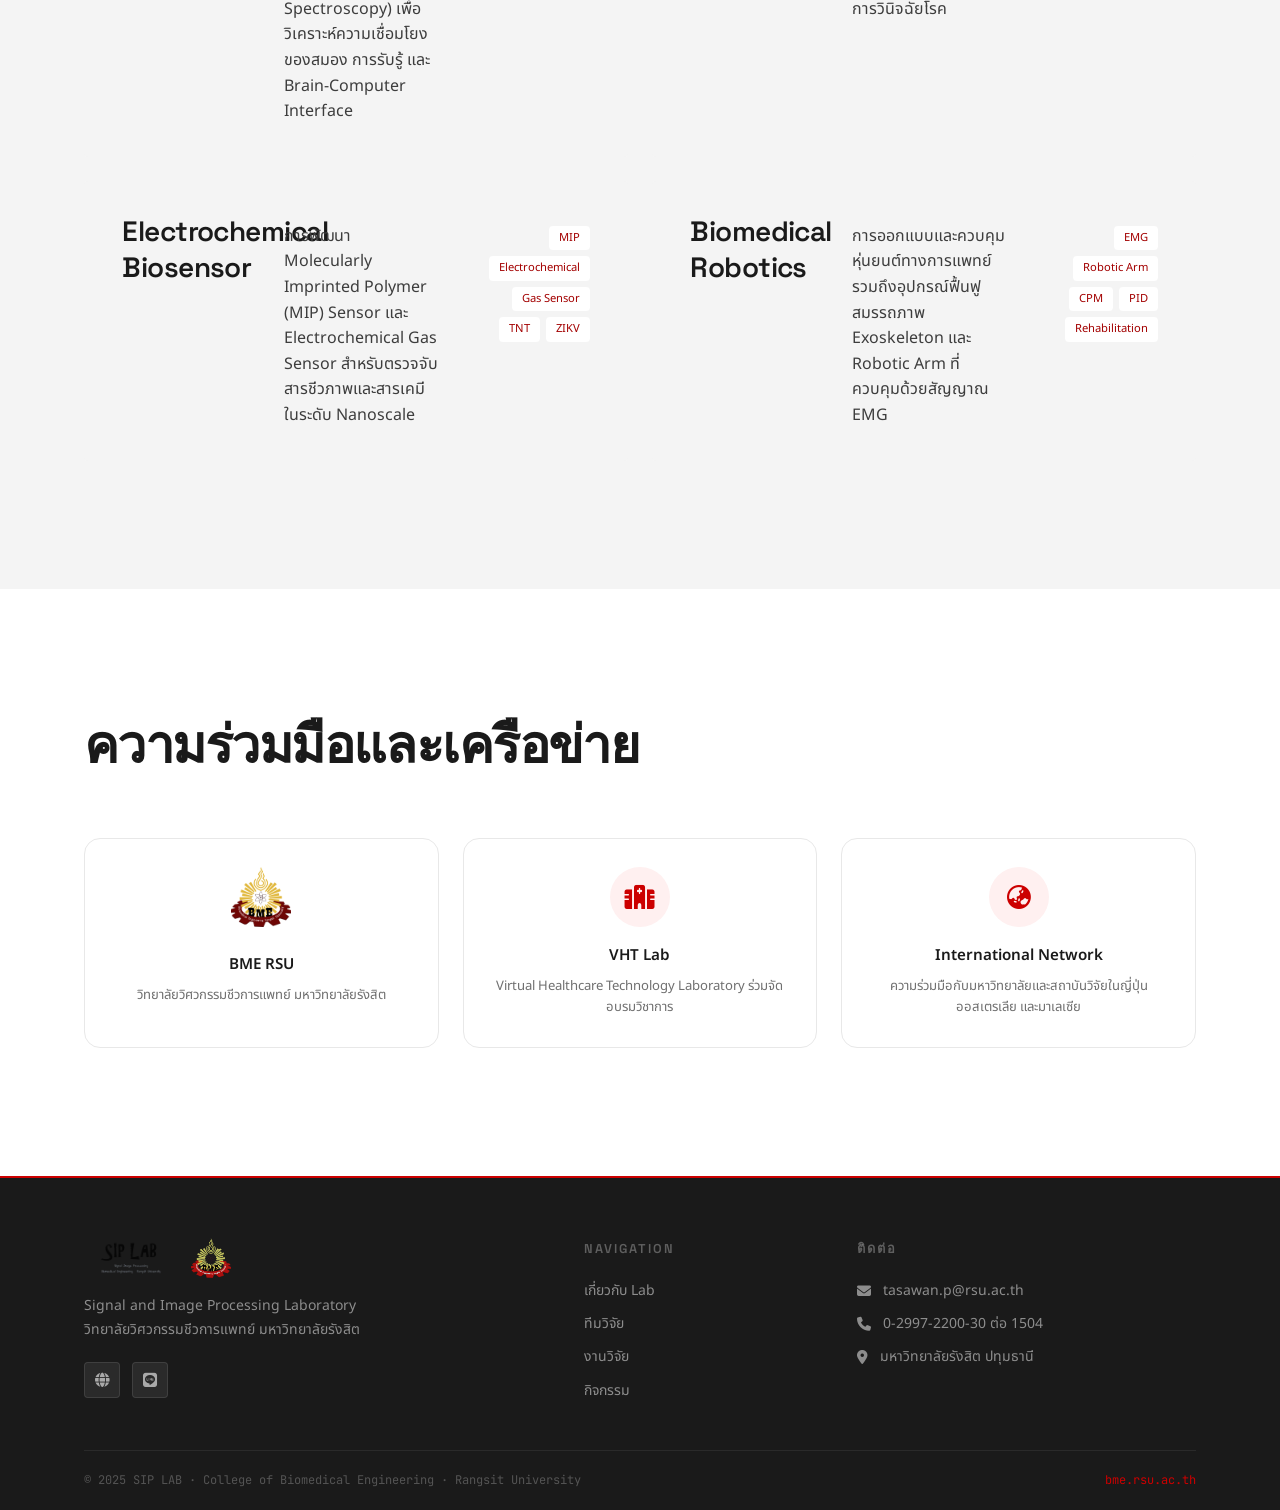
==== commit 50a24106: "Refine UI per taste-skill, add SEO/a11y, working contact form Co-Authored-By: Claude Sonnet 5.5 <nor" ====
--- a/about.html
+++ b/about.html
@@ -2,26 +2,42 @@
 <html lang="th">
 <head>
   <meta charset="utf-8">
-  <title>เกี่ยวกับ Lab — SIP LAB BME RSU</title>
+  <title>เกี่ยวกับ SIP LAB — Signal & Image Processing Laboratory | BME RSU</title>
   <meta name="viewport" content="width=device-width, initial-scale=1.0">
+  <meta name="description" content="พันธกิจ วิสัยทัศน์ และความเป็นมาของ SIP LAB ห้องปฏิบัติการประมวลผลสัญญาณและภาพทางการแพทย์ วิทยาลัยวิศวกรรมชีวการแพทย์ มหาวิทยาลัยรังสิต">
+  <link rel="canonical" href="https://patapee-siri.github.io/siplab-bme-rsu/about.html">
+  <meta name="theme-color" content="#1a1a1a">
+  <meta property="og:type" content="website">
+  <meta property="og:site_name" content="SIP LAB BME RSU">
+  <meta property="og:locale" content="th_TH">
+  <meta property="og:title" content="เกี่ยวกับ SIP LAB — Signal & Image Processing Laboratory | BME RSU">
+  <meta property="og:description" content="พันธกิจ วิสัยทัศน์ และความเป็นมาของ SIP LAB ห้องปฏิบัติการประมวลผลสัญญาณและภาพทางการแพทย์ วิทยาลัยวิศวกรรมชีวการแพทย์ มหาวิทยาลัยรังสิต">
+  <meta property="og:url" content="https://patapee-siri.github.io/siplab-bme-rsu/about.html">
+  <meta property="og:image" content="https://patapee-siri.github.io/siplab-bme-rsu/img/og-image.png">
+  <meta name="twitter:card" content="summary_large_image">
+  <link rel="icon" href="favicon.svg" type="image/svg+xml">
+  <link rel="apple-touch-icon" href="img/siplab_logo.png">
   <link rel="preconnect" href="https://fonts.googleapis.com">
   <link rel="preconnect" href="https://fonts.gstatic.com" crossorigin>
   <link href="https://fonts.googleapis.com/css2?family=Space+Grotesk:wght@300;400;500;600;700&family=Noto+Sans+Thai:wght@300;400;500;600;700&family=JetBrains+Mono:wght@400;500&display=swap" rel="stylesheet">
   <link rel="stylesheet" href="https://cdnjs.cloudflare.com/ajax/libs/font-awesome/6.5.0/css/all.min.css">
   <link rel="stylesheet" href="css/style.css">
+  <link rel="stylesheet" href="css/taste.css">
+  <script>document.documentElement.classList.add("js")</script>
 </head>
 <body>
-
-<nav class="siplab-nav" id="mainNav">
+<a href="#main" class="skip-link">ข้ามไปยังเนื้อหาหลัก</a>
+
+<nav class="siplab-nav" aria-label="เมนูหลัก" id="mainNav">
   <div class="nav-inner">
     <a href="index.html" class="nav-brand">
-      <img src="img/siplab_logo.png" alt="SIPLAB" onerror="this.style.display='none'">
+      <img src="img/siplab_logo.png" alt="SIPLAB" onerror="this.style.display='none'" decoding="async">
       <div class="brand-text">
         <span class="brand-main">SIP LAB</span>
         <span class="brand-sub">BME · RSU</span>
       </div>
     </a>
-    <button class="hamburger" id="hamburger"><span></span><span></span><span></span></button>
+    <button class="hamburger" id="hamburger" aria-label="เปิดเมนู" aria-expanded="false" aria-controls="navLinks"><span></span><span></span><span></span></button>
     <div class="nav-links" id="navLinks">
       <a href="index.html">หน้าหลัก</a>
       <a href="about.html" class="active">เกี่ยวกับ Lab</a>
@@ -41,6 +57,7 @@
   </div>
 </div>
 
+<main id="main">
 <section class="page-header">
   <div class="page-header-bg"></div>
   <div class="container page-header-content">
@@ -161,7 +178,7 @@
     </div>
     <div style="display:grid;grid-template-columns:repeat(3,1fr);gap:24px">
       <div style="border:1px solid var(--gray-2);border-radius:16px;padding:28px;text-align:center;transition:var(--transition)" class="fade-up" onmouseover="this.style.borderColor='var(--red)'" onmouseout="this.style.borderColor='var(--gray-2)'">
-        <img src="img/bme_logo.png" alt="BME RSU" style="height:60px;object-fit:contain;margin-bottom:16px" onerror="this.style.display='none'">
+        <img src="img/bme_logo.png" alt="BME RSU" style="height:60px;object-fit:contain;margin-bottom:16px" onerror="this.style.display='none'" decoding="async">
         <h4 style="font-size:.95rem;font-weight:600;margin-bottom:8px">BME RSU</h4>
         <p style="font-size:.82rem;color:var(--gray-7)">วิทยาลัยวิศวกรรมชีวการแพทย์ มหาวิทยาลัยรังสิต</p>
       </div>
@@ -183,17 +200,18 @@
   </div>
 </section>
 
+</main>
 <footer class="siplab-footer">
   <div class="container">
     <div class="footer-grid">
       <div class="footer-brand-col">
         <div class="footer-logo-row">
-          <img src="img/siplab_logo.png" alt="SIPLAB" onerror="this.style.display='none'">
-          <img src="img/bme_logo.png" alt="BME RSU" onerror="this.style.display='none'">
+          <img src="img/siplab_logo.png" alt="SIPLAB" onerror="this.style.display='none'" decoding="async">
+          <img src="img/bme_logo.png" alt="BME RSU" onerror="this.style.display='none'" decoding="async">
         </div>
         <p class="footer-desc">Signal and Image Processing Laboratory<br>วิทยาลัยวิศวกรรมชีวการแพทย์ มหาวิทยาลัยรังสิต</p>
         <div class="footer-social">
-          <a href="#"><i class="fab fa-facebook-f"></i></a>
+          <a href="#"><i class="fas fa-globe"></i></a>
           <a href="#"><i class="fab fa-line"></i></a>
         </div>
       </div>
@@ -217,12 +235,12 @@
     </div>
     <div class="footer-bottom">
       <p>© 2025 SIP LAB · College of Biomedical Engineering · Rangsit University</p>
-      <a href="https://bme.rsu.ac.th" target="_blank">bme.rsu.ac.th</a>
+      <a href="https://bme.rsu.ac.th" target="_blank" rel="noopener noreferrer">bme.rsu.ac.th</a>
     </div>
   </div>
 </footer>
 
-<button class="back-to-top" id="backToTop"><i class="fas fa-arrow-up"></i></button>
+<button class="back-to-top" id="backToTop" aria-label="กลับขึ้นด้านบน"><i class="fas fa-arrow-up"></i></button>
 <script src="js/main.js"></script>
 </body>
 </html>
--- a/css/taste.css
+++ b/css/taste.css
@@ -0,0 +1,129 @@
+/* ═══════════════════════════════════════
+   SIPLAB — Refinement layer (loaded after style.css)
+   Principles: one ground / one ink / one accent (brand red),
+   no ornament, flat controls, strong focus + reduced motion.
+   ═══════════════════════════════════════ */
+
+:root { --gray-5: #6b6b6b; --radius: 4px; --radius-lg: 4px; }
+.hero .hero-desc, .page-header p, .stat-label, .stat-chip .stat-lbl { --gray-5: #b5b5b5; }
+.siplab-footer, .stats-section, .hero, .page-header { --gray-5: #b5b5b5; }
+
+/* ── accessibility ── */
+.skip-link {
+  position: absolute; left: 16px; top: -64px; z-index: 2000;
+  background: var(--red); color: #fff; padding: 10px 18px;
+  font-weight: 600; text-decoration: none; transition: top .2s;
+}
+.skip-link:focus { top: 12px; }
+:focus-visible { outline: 3px solid var(--red-light); outline-offset: 3px; }
+.siplab-nav :focus-visible, .hero :focus-visible, .cta-section :focus-visible,
+.siplab-footer :focus-visible, .page-header :focus-visible { outline-color: #fff; }
+a, button { -webkit-tap-highlight-color: transparent; }
+.nav-links a, .hamburger, .back-to-top { min-height: 44px; }
+.hamburger { min-width: 44px; align-items: center; justify-content: center; }
+[id] { scroll-margin-top: 80px; }
+
+/* ── remove ornament ── */
+.hero-bg-grid, .hero-accent-line, .stats-bg-pattern, .cta-pattern,
+.page-header-bg, .hero-badge, .section-tag, .page-header-tag,
+.focus-card::before, .badge-dot, .focus-icon, .act-icon,
+.stat-divider, .hero-stats-float { display: none !important; }
+.hero { background: var(--dark); min-height: 82vh; }
+.page-header { border-bottom: 0; }
+
+/* ── typography ── */
+body { font-size: 1.0625rem; line-height: 1.65; }
+.hero-title { line-height: .88; }
+.title-line-1, .title-line-2 { letter-spacing: -.04em; font-size: clamp(4.5rem, 12vw, 9rem); }
+.title-line-3 { font-family: var(--font-en); letter-spacing: .02em; font-size: clamp(1.1rem, 2vw, 1.5rem); color: #b5b5b5; margin-top: 16px; }
+.hero-desc { color: rgba(255,255,255,.82); font-size: 1.125rem; max-width: 34em; }
+.section-title { letter-spacing: -.03em; line-height: 1.1; font-size: clamp(2rem, 4.5vw, 3.25rem); }
+.section-sub { color: var(--dark-soft); max-width: 40em; }
+.page-header h1 { letter-spacing: -.035em; line-height: 1.05; }
+.mono, .pub-year, .pub-type, .advisor-role, .advisor-links a, .focus-tags span,
+.strip-link, .brand-sub, .contact-item-body .lbl, .form-group label {
+  font-family: var(--font-th) !important; text-transform: none !important; letter-spacing: 0 !important;
+}
+.advisor-role, .brand-sub { font-size: .8rem; }
+.pub-year { font-size: 1rem; }
+.pub-type { font-size: .78rem; }
+
+/* ── layout: left-aligned headers, generous rhythm ── */
+.section { padding: clamp(72px, 10vw, 140px) 0; }
+.section-header { text-align: left; margin-bottom: clamp(32px, 5vw, 64px); }
+.hero .container { grid-template-columns: 1.15fr .85fr; }
+
+/* ── controls: flat, one corner style ── */
+.btn-primary, .btn-ghost, .btn-outline, .btn-ghost-white {
+  border-radius: 4px; min-height: 48px; padding: 12px 28px; font-size: 1rem;
+  box-shadow: none !important;
+}
+.btn-primary:hover, .btn-outline:hover { transform: none; }
+.btn-primary:active, .btn-outline:active, .btn-ghost:active { transform: scale(.98); }
+.btn-ghost { color: #fff; border-color: rgba(255,255,255,.5); }
+.btn-outline { color: var(--red-dark); border-color: var(--red-dark); }
+.btn-outline:hover { background: var(--red-dark); }
+
+/* ── surfaces by tone, not lines/shadows ── */
+.about-strip { padding: 20px 0; }
+.strip-link { background: transparent; text-decoration: underline; padding: 6px 0; }
+.focus-card, .advisor-card, .act-card, .pub-list {
+  border: 0; box-shadow: none !important; background: var(--gray-1);
+}
+.focus-section { background: var(--white); }
+.focus-card:hover, .advisor-card:hover, .act-card:hover { transform: none; background: var(--red-pale); }
+.advisor-card.featured { transform: none; box-shadow: none; background: var(--red-pale); }
+.advisor-links a, .focus-tags span { border: 0; background: var(--white); color: var(--red-dark); border-radius: 4px; }
+.pub-list { background: transparent; }
+.pub-item { border-bottom: 0; background: var(--gray-1); margin-bottom: 8px; border-radius: 4px; }
+.pub-item:hover { background: var(--red-pale); }
+.pub-type.journal, .pub-type.conference { background: var(--white); }
+.advisor-img-placeholder { background: var(--gray-2); }
+.stat-block { padding: 24px clamp(24px, 5vw, 64px); }
+.stats-row { justify-content: space-between; }
+.cta-section { background: var(--red-dark); }
+.footer-social a { border-radius: 4px; }
+
+/* ── motion: transform/opacity only, staged ── */
+@media (prefers-reduced-motion: no-preference) {
+  .hero-content > * { opacity: 0; transform: translateY(20px); animation: rise .7s cubic-bezier(.2,.7,.2,1) forwards; }
+  .hero-content > :nth-child(2) { animation-delay: .08s; }
+  .hero-content > :nth-child(3) { animation-delay: .16s; }
+  .hero-content > :nth-child(4) { animation-delay: .24s; }
+  .section-header, .focus-card, .advisor-card, .pub-item, .act-card { animation: none; }
+}
+@keyframes rise { to { opacity: 1; transform: none; } }
+@media (prefers-reduced-motion: reduce) {
+  html { scroll-behavior: auto; }
+  *, *::before, *::after { animation-duration: .01ms !important; animation-iteration-count: 1 !important; transition-duration: .01ms !important; }
+  .wave-1, .wave-2 { stroke-dashoffset: 0; }
+}
+/* content must stay visible if JS fails */
+.fade-up { opacity: 1; transform: none; }
+.js .fade-up { opacity: 0; transform: translateY(20px); transition: opacity .6s, transform .6s; }
+.js .fade-up.visible { opacity: 1; transform: none; }
+
+/* ── contact form feedback ── */
+.form-status { margin-top: 14px; font-size: .95rem; text-align: center; }
+.form-group input, .form-group textarea, .form-group select { font-size: 1rem; min-height: 48px; }
+
+@media (max-width: 768px) {
+  .hero { min-height: auto; padding: 56px 0 48px; }
+  .hero .container { grid-template-columns: 1fr; }
+  .stats-row { flex-direction: column; align-items: flex-start; }
+  .nav-links { background: var(--dark); }
+}
+
+/* ── focus areas: one-column rows instead of a grid of identical cards ── */
+.focus-grid { grid-template-columns: 1fr; gap: 8px; }
+.focus-card {
+  display: grid; grid-template-columns: minmax(0,1.1fr) minmax(0,1.4fr) minmax(0,1fr);
+  gap: 16px 40px; align-items: baseline; padding: 32px clamp(20px,3vw,40px);
+}
+.focus-card h3 { font-size: clamp(1.25rem, 2.2vw, 1.75rem); letter-spacing: -.02em; margin: 0; }
+.focus-card p { margin: 0; font-size: 1rem; color: var(--dark-soft); }
+.focus-tags { justify-content: flex-end; }
+@media (max-width: 900px) {
+  .focus-card { grid-template-columns: 1fr; }
+  .focus-tags { justify-content: flex-start; }
+}
